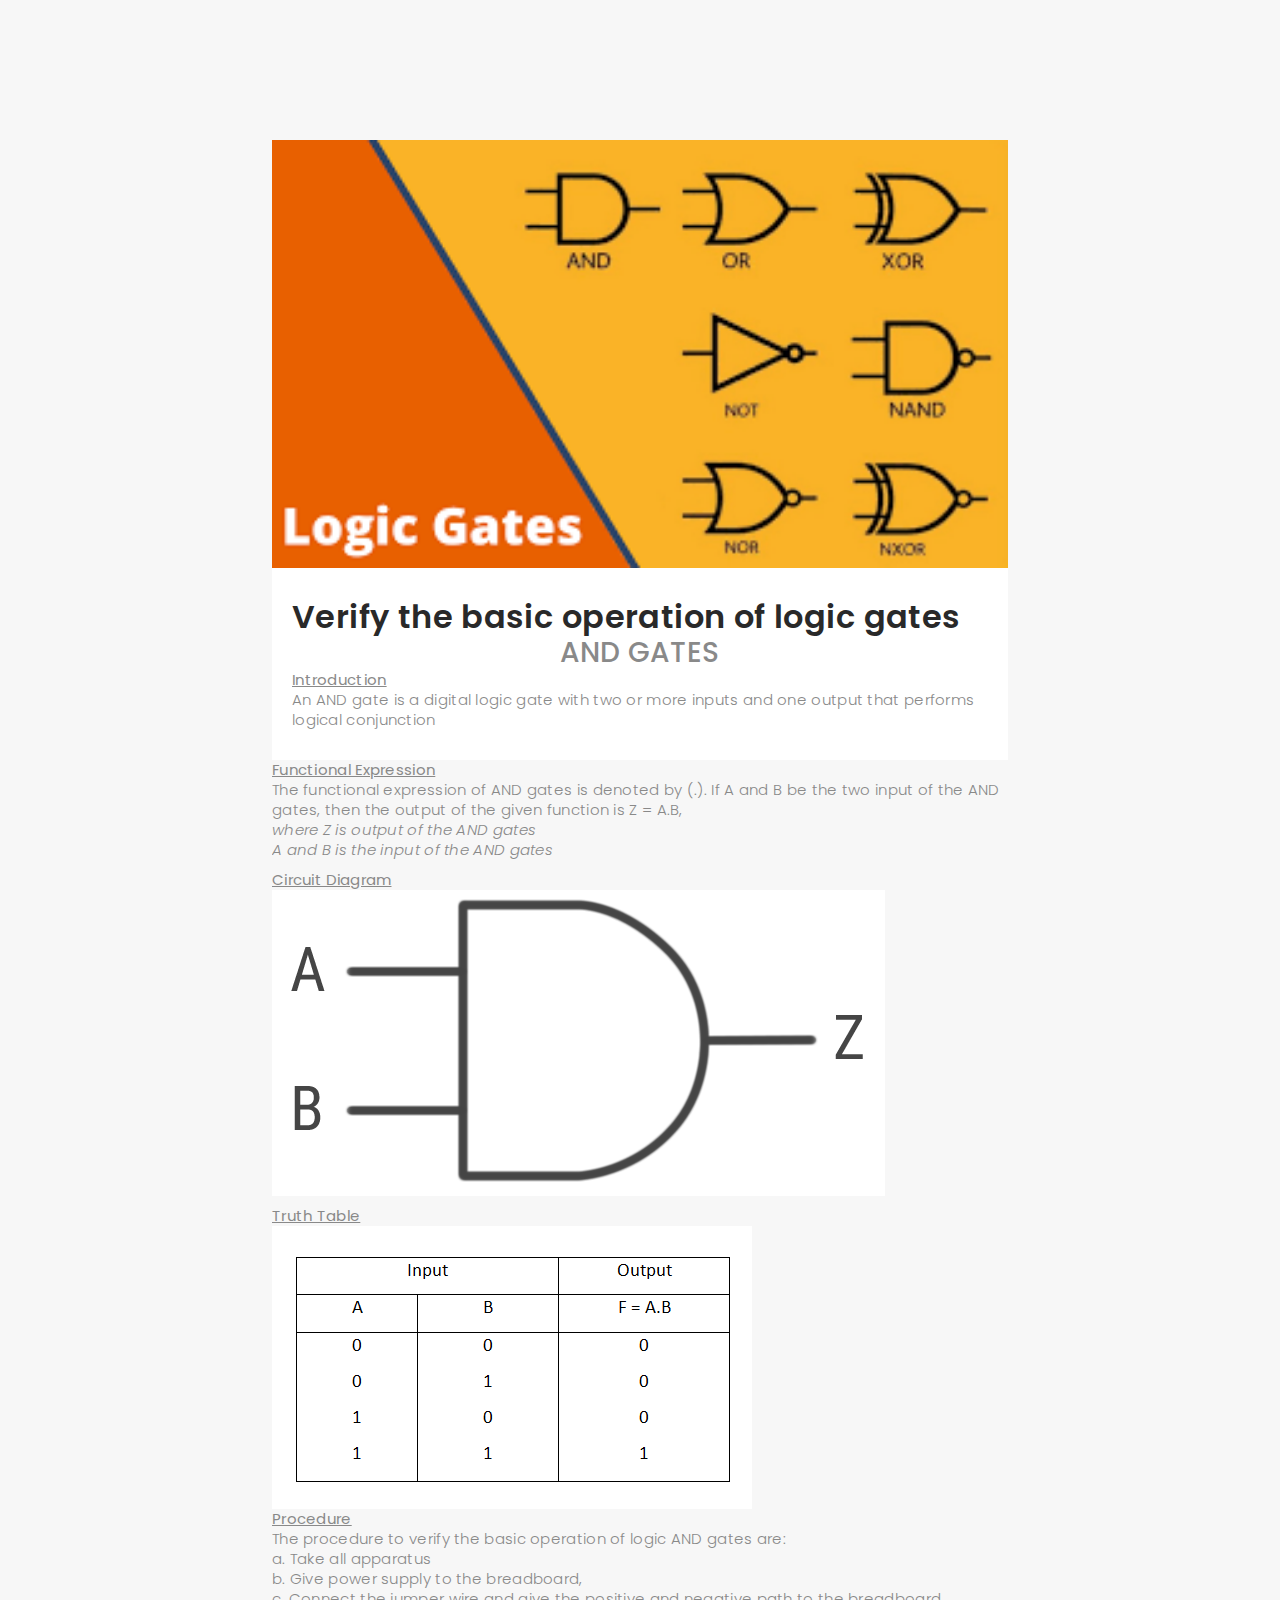
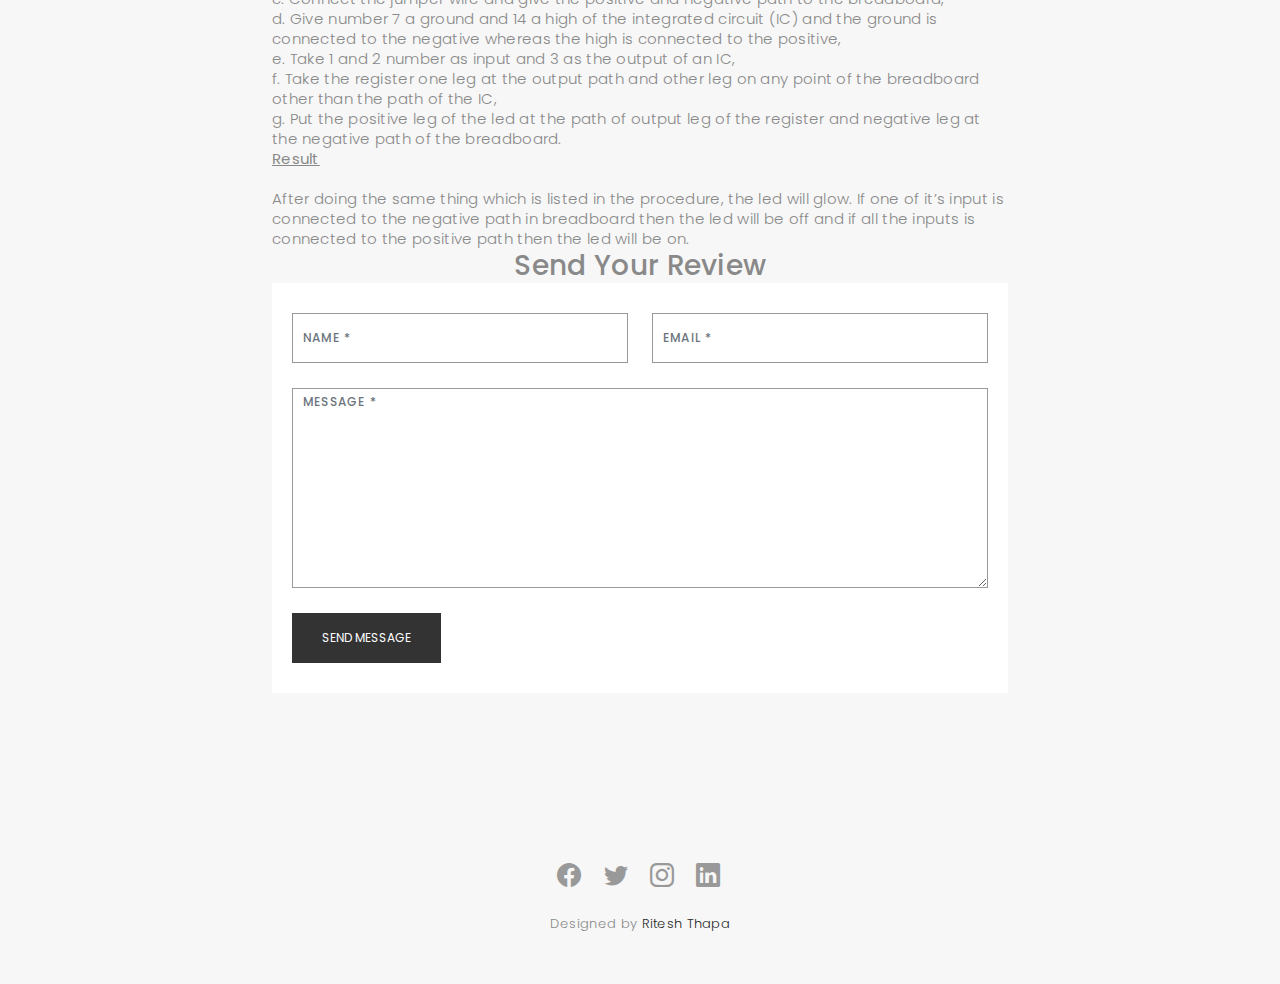
==== gatesbasicOperations.html @ b26b3332 "add logic gates blog part" ====
<!DOCTYPE html>
<html lang="en">

<head>
  <meta charset="utf-8">
  <meta content="width=device-width, initial-scale=1.0" name="viewport">

  <title>Digital Logic -Ritesh</title>
  <meta content="Digital logic basic operations" name="The basic operation of gates in digital logics. There are basic operation 
  of different gates. Basic operation of AND, NAND OR gates">
  <meta content="" name="bca, IT, Digital logic, gates">

  <!-- Favicons -->
  <link href="assets/img/favicon.png" rel="icon">
  <link href="assets/img/apple-touch-icon.png" rel="apple-touch-icon">

  <!-- Google Fonts -->
  <link
    href="https://fonts.googleapis.com/css?family=Poppins:300,300i,400,400i,500,500i,600,600i,700,700i|Playfair+Display:400,400i,500,500i,600,600i,700,700i,900,900i"
    rel="stylesheet">

  <!-- Vendor CSS Files -->
  <link href="assets/vendor/bootstrap/css/bootstrap.min.css" rel="stylesheet">
  <link href="assets/vendor/bootstrap-icons/bootstrap-icons.css" rel="stylesheet">
  <link href="assets/vendor/boxicons/css/boxicons.min.css" rel="stylesheet">
  <link href="assets/vendor/glightbox/css/glightbox.min.css" rel="stylesheet">
  <link href="assets/vendor/swiper/swiper-bundle.min.css" rel="stylesheet">

  <!-- Template Main CSS File -->
  <link href="assets/css/style.css" rel="stylesheet">



<body>

  <!-- ======= Header ======= -->
  <header id="header" class="fixed-top ">
    <div class="container d-flex align-items-center justify-content-between">

      <!-- <a href="index.html" class="logo"><img src="assets/img/logo.png" alt="" class="img-fluid"></a> -->

      <h1 class="logo"><a href="index.html">RITESH</a></h1>

      <nav id="navbar" class="navbar">
        <ul>
          <li><a class="nav-link scrollto active" href="index.html">Home</a></li>
          <li><a class="nav-link scrollto" href="index.html">About</a></li>

          <li><a class="nav-link scrollto" href="index.html">My projects</a></li>
          <li><a class="nav-link  scrollto" href="index.html">Blog</a></li>

          <li><a class="nav-link scrollto" href="index.html">Contact</a></li>
        </ul>
        <i class="bi bi-list mobile-nav-toggle"></i>
      </nav><!-- .navbar -->

    </div>
  </header><!-- End Header -->

  <main id="main">

    <!-- ======= Blog Single ======= -->
    <div class="main-content paddsection">
      <div class="container">
        <div class="row justify-content-center">
          <div class="col-md-8 col-md-offset-2">
            <div class="row">
              <div class="container-main single-main">
                <div class="col-md-12">
                  <div class="block-main mb-30">

                    <img src="assets/img/logicGates.png" class="mx-auto" style="width:100%" alt="logic gates">

                    <div class="content-main single-post padDiv">
                      <div class="title">
                        <h2><a href="#">Verify the basic operation of logic gates</a></h2>
                      </div>
                      <div class="text-center">
                        <h3>AND GATES</h3>
                      </div>
                      <div>
                        <u><b>Introduction</b></u><br>
                        <span>An AND gate is a digital logic gate with two or more inputs and one output that performs
                          logical conjunction</span><br>
                      </div>

                    </div>
                    <div>
                    <u><strong>Functional Expression</strong><br></u>
                    <span>The functional expression of AND gates is denoted by (.).
                      If A and B be the two input of the AND gates, then the output of the given function is Z =
                      A.B,<br>
                      <i>where Z is output of the AND gates<br>
                        A and B is the input of the AND gates
                      </i>

                    </span>
                    <br>
                  </div>
                  <div class="circuit-diagam" style="margin-top: 10px;">
                    <strong><u>Circuit Diagram</u></strong><br>
                    <img src="assets/img/and.png" class="mt-40" style="padding: top 20px;" alt="andgates">

                  </div>
                  <div class="truth-table" style="margin-top: 10px;">
                    <strong><u>Truth Table</u></strong><br>
                    <img src="assets/img/truthtable.png" class="mt-40" style="padding: top 20px;" alt="andgates">

                  </div>
                  <div class="procedure">
                    <strong><u>Procedure</u></strong><br>
                    <span>The procedure to verify the basic operation of logic AND gates are:<br>
                    a.	Take all apparatus<br>
                    b.	Give power supply to the breadboard,<br>
c.	Connect the jumper wire and give the positive and negative path to the breadboard, <br>
d.	Give number 7 a ground and 14 a high of the integrated circuit (IC) and the ground is connected to the negative whereas the high is connected to the positive,<br>
e.	Take 1 and 2 number as input and 3 as the output of an IC,<br>
f.	Take the register one leg at the output path and other leg on any point of the breadboard other than the path of the IC,<br>
g.	Put the positive leg of the led at the path of output leg of the register and negative leg at the negative path of the breadboard.   <br>
</span>
                  </div>
                  <div class="result">
                    <strong><u>Result</u></strong><br><br>
                    <span> 
                      After doing the same thing which is listed in the procedure, the led will glow. If one of it’s input is connected to the negative path in breadboard then the led will be off and if all the inputs is connected to the positive path then the led will be on.
                      </span
                  </div>



               <div class="text-center mt-50"><h3>Send Your Review </h3></div>
              <div class="col-lg-12 mt-20">
                <div class="cmt padDiv mt-20">
                  <form id="comment-form" method="post" action="" role="form">
                    <div class="row">
                      <div class="col-lg-6">
                        <div class="form-group">
                          <input id="form_name" type="text" name="name" class="form-control" placeholder="Name *"
                            required="required">
                        </div>
                      </div>
                      <div class="col-lg-6">
                        <div class="form-group">
                          <input id="form_email" type="email" name="email" class="form-control" placeholder="email *"
                            required="required">
                        </div>
                      </div>
                    
                      <div class="col-lg-12">
                        <div class="form-group">
                          <textarea id="form_message" name="message" class="form-control" placeholder="Message *"
                            style="height: 200px;" required="required"></textarea>
                        </div>
                      </div>
                      <div class="col-lg-12">
                        <input type="submit" class="btn btn-defeault btn-send" value="Send message">
                      </div>
                    </div>
                  </form>
                </div>
              </div>
            </div>
          </div>
        </div>
      </div>
    </div>
    </div><!-- End Blog Single -->

  </main><!-- End #main -->

  <!-- ======= Footer ======= -->
  <div id="footer" class="text-center">
    <div class="container">
      <div class="socials-media text-center">

        <ul class="list-unstyled">
          <li><a href="#"><i class="bi bi-facebook"></i></a></li>
          <li><a href="#"><i class="bi bi-twitter"></i></a></li>
          <li><a href="#"><i class="bi bi-instagram"></i></a></li>
          <li><a href="#"><i class="bi bi-linkedin"></i></a></li>
        </ul>

      </div>

      

      <div class="credits">
    
        Designed by <a href="https://reteshthapa.com.np/">Ritesh Thapa</a>
      </div>

    </div>
  </div><!-- End Footer -->

  <a href="#" class="back-to-top d-flex align-items-center justify-content-center"><i
      class="bi bi-arrow-up-short"></i></a>

  <!-- Vendor JS Files -->
  <script src="assets/vendor/bootstrap/js/bootstrap.bundle.min.js"></script>
  <script src="assets/vendor/glightbox/js/glightbox.min.js"></script>
  <script src="assets/vendor/isotope-layout/isotope.pkgd.min.js"></script>
  <script src="assets/vendor/swiper/swiper-bundle.min.js"></script>
  <script src="assets/vendor/typed.js/typed.min.js"></script>
  <script src="assets/vendor/php-email-form/validate.js"></script>

  <!-- Template Main JS File -->
  <script src="assets/js/main.js"></script>

</body>

</html>
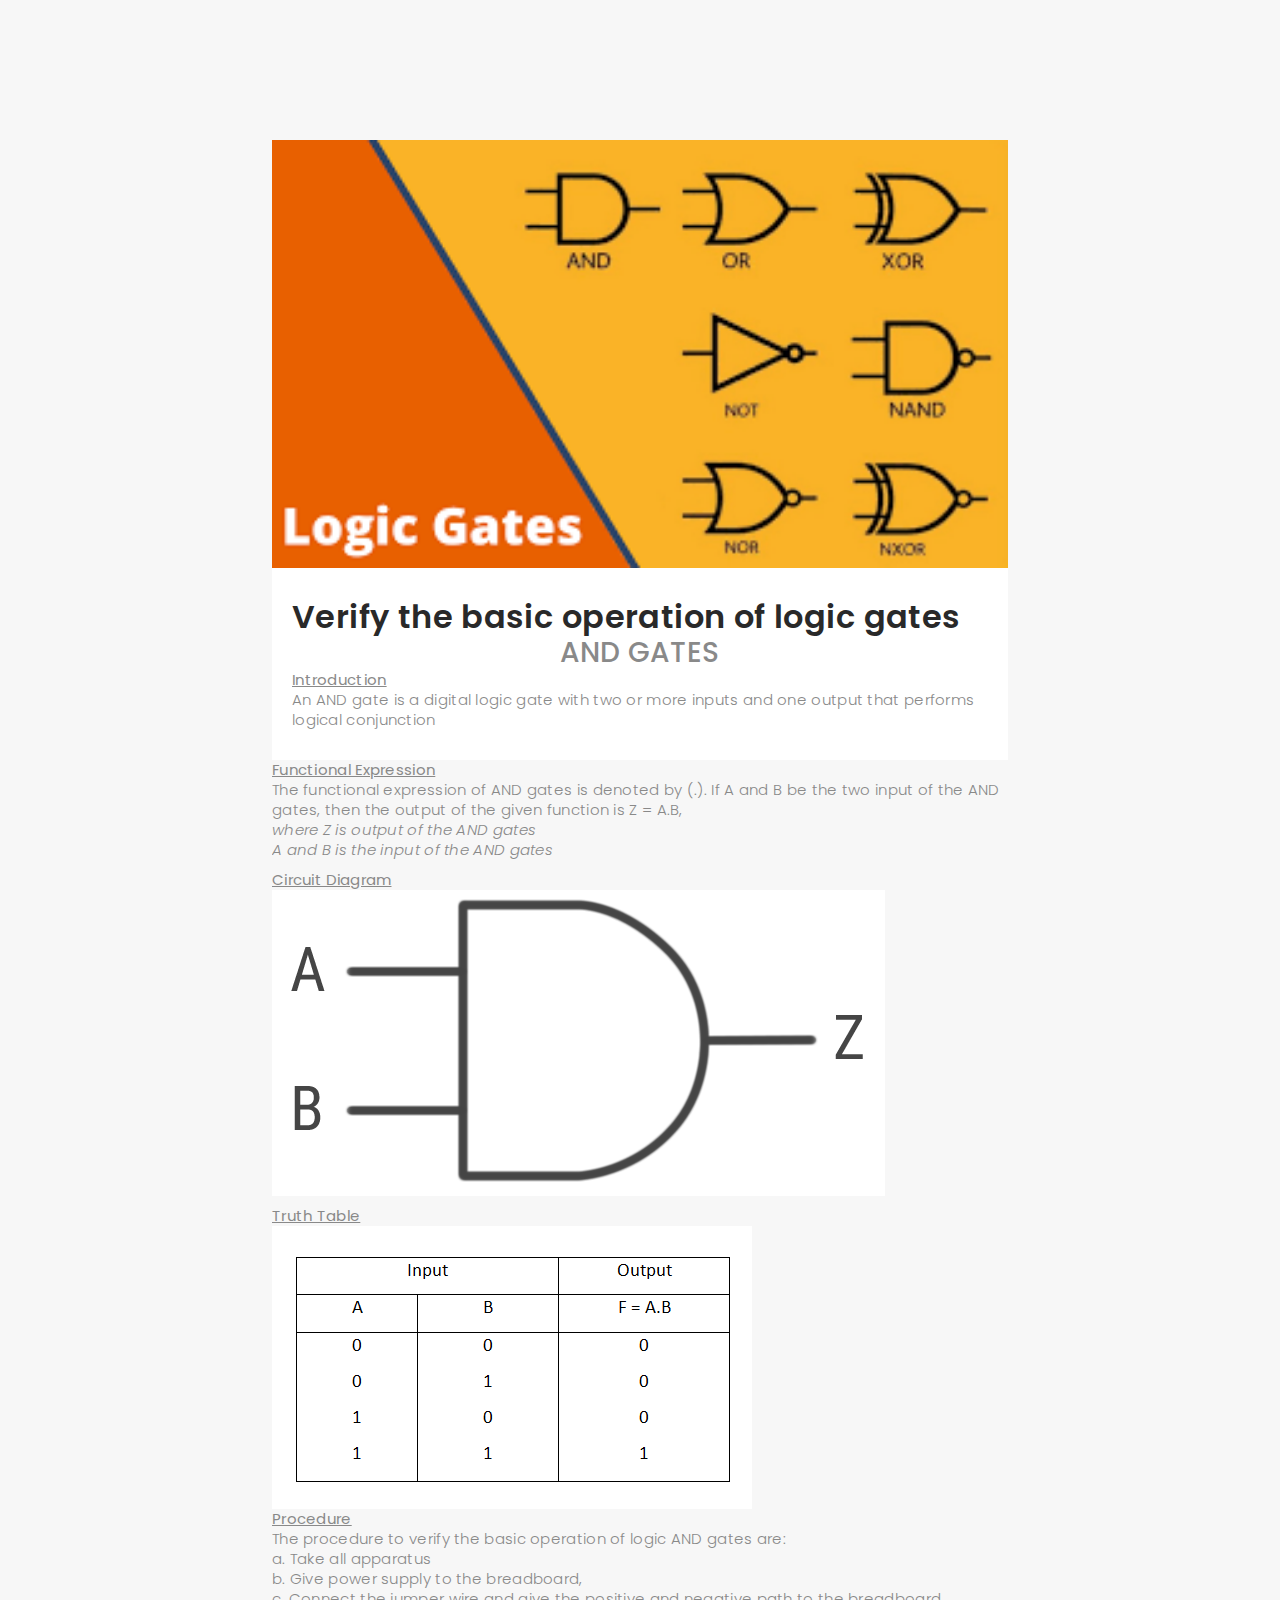
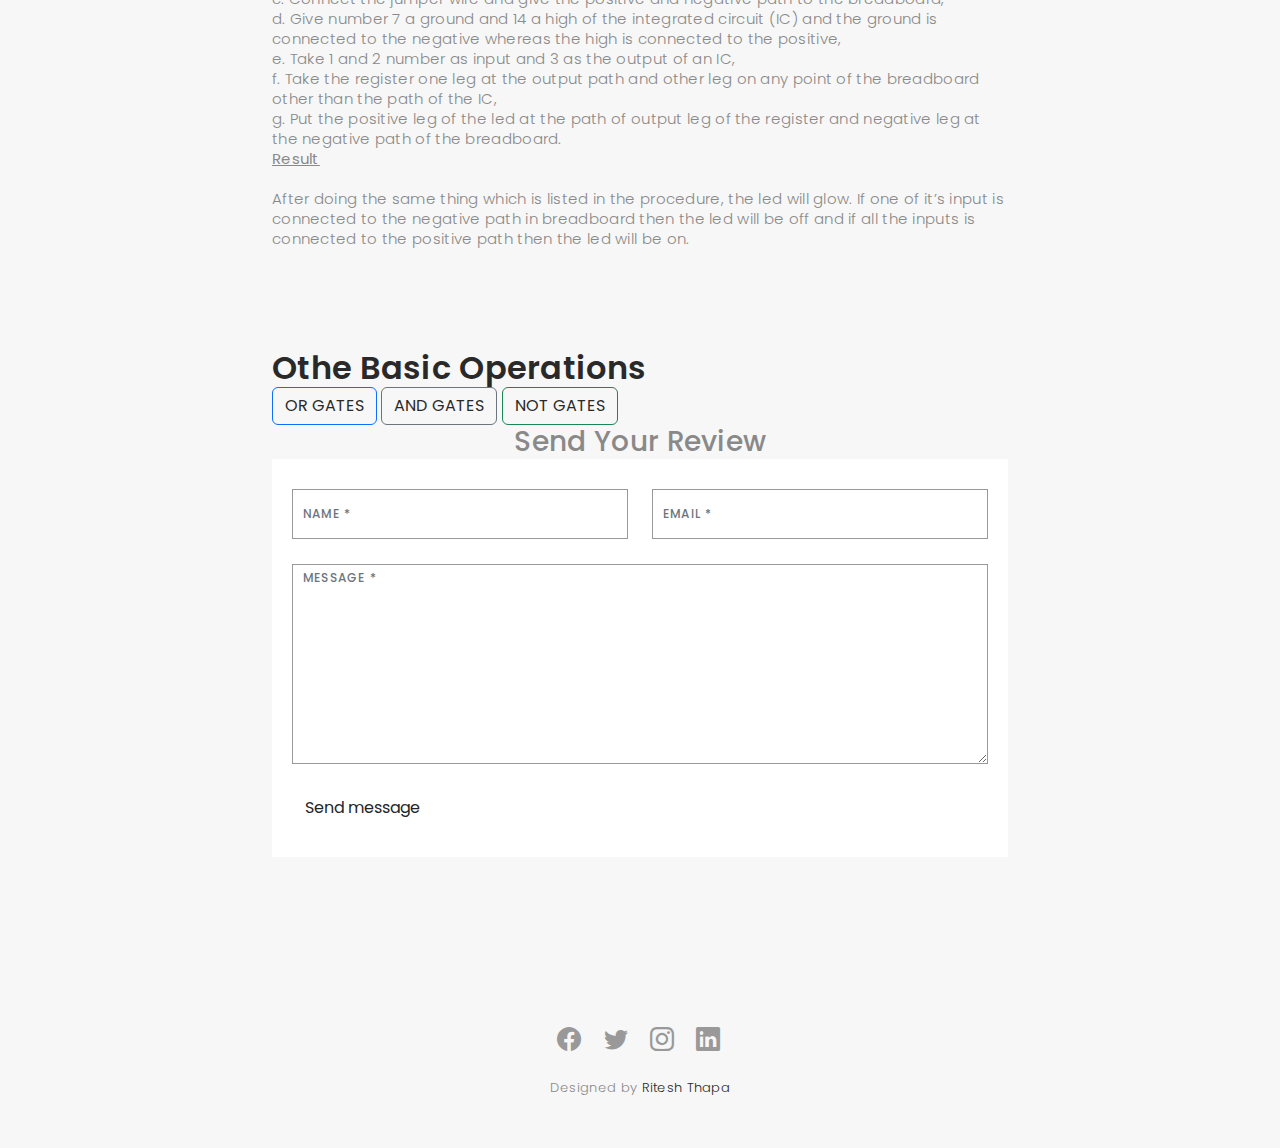
==== commit a9b1bfaa: "update tags" ====
--- a/gatesbasicOperations.html
+++ b/gatesbasicOperations.html
@@ -9,7 +9,15 @@
   <meta content="Digital logic basic operations" name="The basic operation of gates in digital logics. There are basic operation 
   of different gates. Basic operation of AND, NAND OR gates">
   <meta content="" name="bca, IT, Digital logic, gates">
-
+<!-- Google tag (gtag.js) -->
+<script async src="https://www.googletagmanager.com/gtag/js?id=G-T3Q2Q1XTSN"></script>
+<script>
+  window.dataLayer = window.dataLayer || [];
+  function gtag(){dataLayer.push(arguments);}
+  gtag('js', new Date());
+
+  gtag('config', 'G-T3Q2Q1XTSN');
+</script>
   <!-- Favicons -->
   <link href="assets/img/favicon.png" rel="icon">
   <link href="assets/img/apple-touch-icon.png" rel="apple-touch-icon">
@@ -125,9 +133,14 @@
                       After doing the same thing which is listed in the procedure, the led will glow. If one of it’s input is connected to the negative path in breadboard then the led will be off and if all the inputs is connected to the positive path then the led will be on.
                       </span
                   </div>
-
-
-
+               <div style="margin-top: 100px;">
+                <h2>Othe Basic Operations</h2>
+                <button type="button" class="btn btn-outline-primary"><a href="orGate.html"> OR GATES</a></button>
+<button type="button" class="btn btn-outline-secondary"><a href="gatesbasicOperations.html"> AND GATES</a></button>
+<button type="button" class="btn btn-outline-success"><a href="notGate.html"> NOT GATES</a></button>
+     </div>
+
+          
                <div class="text-center mt-50"><h3>Send Your Review </h3></div>
               <div class="col-lg-12 mt-20">
                 <div class="cmt padDiv mt-20">
--- a/assets/css/style.css
+++ b/assets/css/style.css
@@ -65,7 +65,7 @@
   color: #fff;
 }
 
-.btn {
+/* .btn {
   background: #333;
   border: medium none;
   border-radius: 0;
@@ -75,7 +75,7 @@
   line-height: 50px;
   padding: 0 30px;
   text-transform: uppercase;
-}
+} */
 
 .btn:hover,
 .btn:focus {
